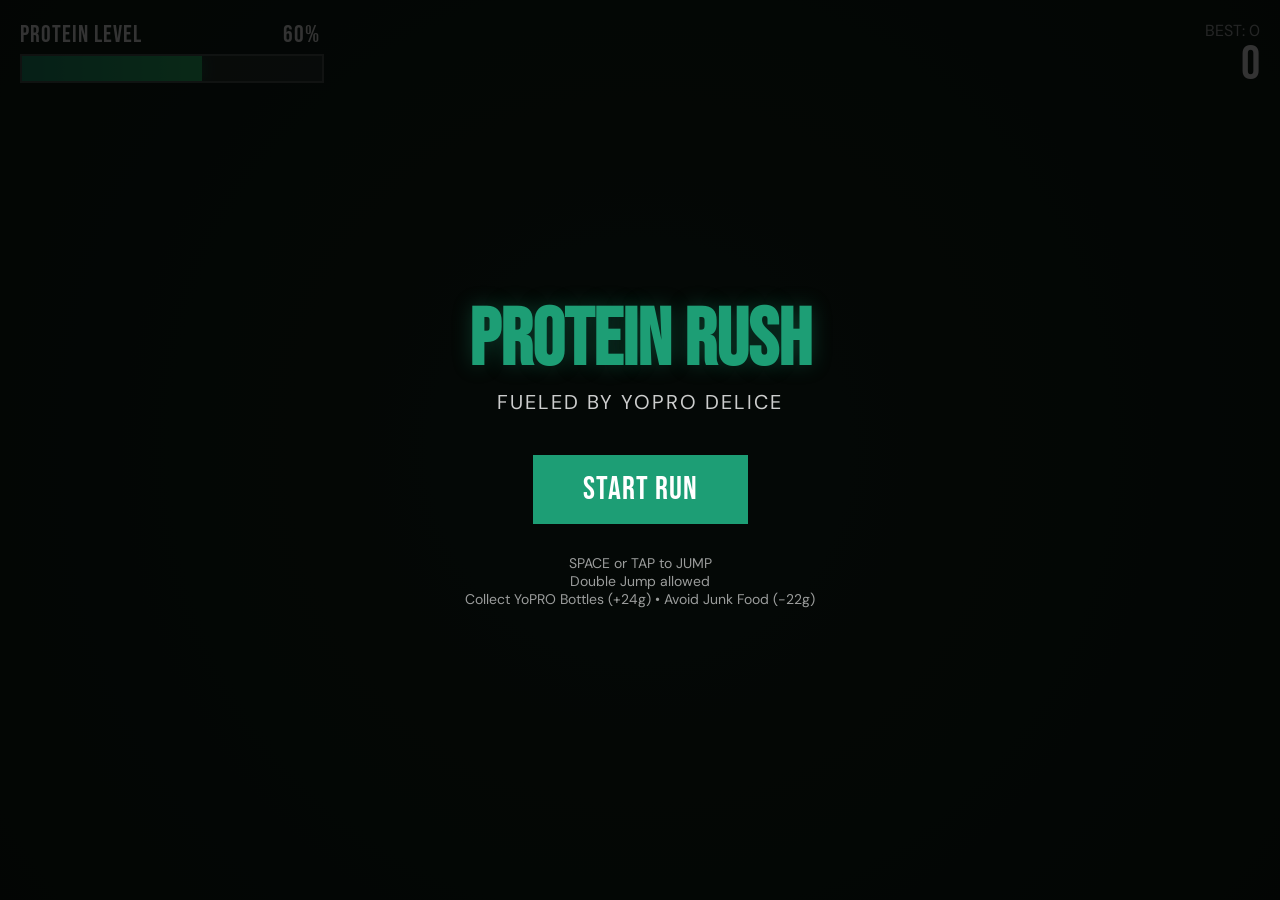
==== index.html @ 444bf4eb "updated the name to index.html" ====
<!DOCTYPE html>
<html lang="en">
<head>
    <meta charset="UTF-8">
    <meta name="viewport" content="width=device-width, initial-scale=1.0">
    <title>YoPRO Protein Rush</title>
    <link href="https://fonts.googleapis.com/css2?family=Bebas+Neue&family=DM+Sans:wght@400;700&display=swap" rel="stylesheet">
    <style>
        :root {
            --yopro-green: #1D9E75;
            --yopro-dark: #0D1B14;
            --yopro-amber: #EF9F27;
            --yopro-red: #E74C3C;
            --bg-color: #0D1B14;
        }

        body, html {
            margin: 0;
            padding: 0;
            width: 100%;
            height: 100%;
            overflow: hidden;
            background-color: var(--bg-color);
            font-family: 'DM Sans', sans-serif;
            color: white;
            user-select: none;
            touch-action: manipulation;
        }

        #game-container {
            position: relative;
            width: 100%;
            height: 100%;
            display: flex;
            justify-content: center;
            align-items: center;
        }

        canvas {
            display: block;
            background: radial-gradient(circle at center, #162a1f 0%, #0d1b14 100%);
            box-shadow: 0 0 50px rgba(0,0,0,0.5);
        }

        #ui-layer {
            position: absolute;
            top: 0;
            left: 0;
            width: 100%;
            height: 100%;
            pointer-events: none;
            display: flex;
            flex-direction: column;
            padding: 20px;
            box-sizing: border-box;
        }

        .hud-top {
            display: flex;
            justify-content: space-between;
            align-items: flex-start;
            width: 100%;
        }

        .protein-container {
            width: 300px;
        }

        .label {
            font-family: 'Bebas Neue', cursive;
            font-size: 24px;
            letter-spacing: 1px;
            margin-bottom: 5px;
            display: flex;
            justify-content: space-between;
        }

        .bar-bg {
            width: 100%;
            height: 25px;
            background: rgba(255,255,255,0.1);
            border: 2px solid rgba(255,255,255,0.2);
            position: relative;
            overflow: hidden;
        }

        #protein-bar {
            height: 100%;
            width: 60%;
            background: linear-gradient(90deg, var(--yopro-green), #2ecc71);
            transition: width 0.3s ease, background 0.3s ease;
            box-shadow: 0 0 15px rgba(29, 158, 117, 0.5);
        }

        .bar-warning {
            background: linear-gradient(90deg, var(--yopro-red), #ff7675) !important;
            box-shadow: 0 0 15px rgba(231, 76, 60, 0.5) !important;
        }

        .score-container {
            text-align: right;
        }

        .score-value {
            font-family: 'Bebas Neue', cursive;
            font-size: 48px;
            line-height: 1;
        }

        .best-score {
            font-size: 16px;
            opacity: 0.7;
            text-transform: uppercase;
        }

        #overlay {
            position: absolute;
            top: 0;
            left: 0;
            width: 100%;
            height: 100%;
            background: rgba(0,0,0,0.8);
            display: flex;
            flex-direction: column;
            justify-content: center;
            align-items: center;
            pointer-events: all;
            z-index: 100;
        }

        h1 {
            font-family: 'Bebas Neue', cursive;
            font-size: 80px;
            color: var(--yopro-green);
            margin: 0;
            text-shadow: 0 0 20px rgba(29, 158, 117, 0.3);
        }

        .subtitle {
            font-size: 20px;
            margin-bottom: 40px;
            opacity: 0.8;
            letter-spacing: 2px;
            text-transform: uppercase;
        }

        .btn {
            background: var(--yopro-green);
            color: white;
            font-family: 'Bebas Neue', cursive;
            font-size: 32px;
            padding: 15px 50px;
            border: none;
            cursor: pointer;
            transition: transform 0.2s, background 0.2s;
            letter-spacing: 1px;
        }

        .btn:hover {
            background: #25c08f;
            transform: scale(1.05);
        }

        .instructions {
            margin-top: 30px;
            font-size: 14px;
            opacity: 0.6;
            text-align: center;
        }

        #streak-popup {
            position: absolute;
            top: 50%;
            left: 50%;
            transform: translate(-50%, -50%);
            font-family: 'Bebas Neue', cursive;
            font-size: 60px;
            color: var(--yopro-amber);
            opacity: 0;
            pointer-events: none;
            transition: opacity 0.3s, transform 0.5s ease-out;
            text-shadow: 0 0 20px rgba(239, 159, 39, 0.5);
        }

        .show-streak {
            opacity: 1 !important;
            transform: translate(-50%, -80%) !important;
        }

        .hidden {
            display: none !important;
        }
    </style>
</head>
<body>
    <div id="game-container">
        <canvas id="gameCanvas"></canvas>
        <div id="ui-layer">
            <div class="hud-top">
                <div class="protein-container">
                    <div class="label">
                        <span>Protein Level</span>
                        <span id="protein-text">60%</span>
                    </div>
                    <div class="bar-bg">
                        <div id="protein-bar"></div>
                    </div>
                </div>
                <div class="score-container">
                    <div class="best-score">Best: <span id="best-val">0</span></div>
                    <div class="score-value" id="score-val">0</div>
                </div>
            </div>
            <div id="streak-popup">PROTEIN STREAK!</div>
        </div>

        <div id="overlay">
            <h1>PROTEIN RUSH</h1>
            <div class="subtitle">Fueled by YoPRO Delice</div>
            <button class="btn" id="start-btn">START RUN</button>
            <div class="instructions">
                SPACE or TAP to JUMP<br>
                Double Jump allowed<br>
                Collect YoPRO Bottles (+24g) • Avoid Junk Food (-22g)
            </div>
        </div>
    </div>

    <script>
        const canvas = document.getElementById('gameCanvas');
        const ctx = canvas.getContext('2d');
        const startBtn = document.getElementById('start-btn');
        const overlay = document.getElementById('overlay');
        const scoreVal = document.getElementById('score-val');
        const bestVal = document.getElementById('best-val');
        const proteinBar = document.getElementById('protein-bar');
        const proteinText = document.getElementById('protein-text');
        const streakPopup = document.getElementById('streak-popup');

        // Configuration
        const CONFIG = {
            gravity: 0.6,
            jumpForce: -12,
            baseSpeed: 5,
            speedIncrease: 0.0005,
            maxSpeed: 12,
            bottleValue: 24,
            damageValue: 22,
            drainRate: 0.05,
            flavors: [
                { name: 'Nature', color: '#3498db', band: '#00D2FF' }, // Electric Blue
                { name: 'Chocolat', color: '#795548', band: '#EF9F27' }, // Deep Brown / Gold
                { name: 'Café Caramel', color: '#5D4037', band: '#EF9F27' }, // Dark Brown / Amber Gold
                { name: 'Fraise Framboise', color: '#C0392B', band: '#FF4D6D' }, // Red / Pink
                { name: 'Vanille Biscuit', color: '#D4AF37', band: '#F5DEB3' } // Gold / Beige
            ],
            junkItems: ['🍔', '🍟', '🍕', '🥤']
        };

        let gameState = {
            running: false,
            score: 0,
            bestScore: localStorage.getItem('yopro_best_score') || 0,
            protein: 60,
            speed: CONFIG.baseSpeed,
            distance: 0,
            lastStreakScore: 0
        };

        bestVal.textContent = gameState.bestScore;

        // Assets
        const assets = {
            player: null,
            bottles: {},
            obstacles: []
        };

        class Player {
            constructor() {
                this.width = 60;
                this.height = 90;
                this.x = 100;
                this.y = canvas.height - 150;
                this.vy = 0;
                this.jumps = 0;
                this.rotation = 0;
                this.frame = 0;
                this.invincible = 0;
            }

            jump() {
                if (this.jumps < 2) {
                    this.vy = CONFIG.jumpForce;
                    this.jumps++;
                    createParticles(this.x + this.width/2, this.y + this.height, '#1D9E75', 10);
                }
            }

            update() {
                this.vy += CONFIG.gravity;
                this.y += this.vy;

                const ground = canvas.height - 100 - this.height;
                if (this.y > ground) {
                    this.y = ground;
                    this.vy = 0;
                    this.jumps = 0;
                }

                if (this.invincible > 0) this.invincible--;
                
                this.frame += gameState.speed * 0.1;
            }

            draw() {
                ctx.save();
                
                if (this.invincible > 0 && Math.floor(Date.now() / 50) % 2 === 0) {
                    ctx.globalAlpha = 0.3;
                }

                // Simplified Athlete Silhouette
                ctx.translate(this.x, this.y);
                
                // Shadow
                ctx.fillStyle = 'rgba(0,0,0,0.2)';
                ctx.beginPath();
                ctx.ellipse(this.width/2, this.height + 10, 30, 5, 0, 0, Math.PI * 2);
                ctx.fill();

                // Body (Jersey)
                ctx.fillStyle = '#1D9E75';
                ctx.fillRect(15, 20, 30, 40);
                
                // Head
                ctx.fillStyle = '#ffdbac';
                ctx.beginPath();
                ctx.arc(30, 10, 10, 0, Math.PI * 2);
                ctx.fill();

                // Brand Name on Jersey
                ctx.fillStyle = 'white';
                ctx.font = 'bold 8px Arial';
                ctx.textAlign = 'center';
                ctx.fillText('YoPRO', 30, 40);

                // Legs (Running animation)
                const legSwing = Math.sin(this.frame) * 20;
                ctx.strokeStyle = '#333';
                ctx.lineWidth = 6;
                ctx.lineCap = 'round';
                
                // Leg 1
                ctx.beginPath();
                ctx.moveTo(25, 60);
                ctx.lineTo(25 + legSwing, 85);
                ctx.stroke();
                
                // Leg 2
                ctx.beginPath();
                ctx.moveTo(35, 60);
                ctx.lineTo(35 - legSwing, 85);
                ctx.stroke();

                // Arms
                ctx.beginPath();
                ctx.moveTo(15, 30);
                ctx.lineTo(5 - legSwing/2, 50);
                ctx.stroke();

                ctx.restore();
            }
        }

        class Bottle {
            constructor() {
                this.flavor = CONFIG.flavors[Math.floor(Math.random() * CONFIG.flavors.length)];
                this.width = 30;
                this.height = 60;
                this.x = canvas.width + 100;
                this.y = Math.random() < 0.5 ? canvas.height - 160 : canvas.height - 250;
                this.collected = false;
            }

            update() {
                this.x -= gameState.speed;
            }

            draw() {
                ctx.save();
                ctx.translate(this.x, this.y);
                
                // Bottle Body
                ctx.fillStyle = '#111';
                ctx.beginPath();
                ctx.roundRect(0, 0, this.width, this.height, 5);
                ctx.fill();
                
                // Label/Band
                ctx.fillStyle = this.flavor.band;
                ctx.fillRect(0, 20, this.width, 20);
                
                // Cap
                ctx.fillStyle = '#333';
                ctx.fillRect(5, -5, 20, 8);

                // Text
                ctx.fillStyle = 'white';
                ctx.font = '6px Arial';
                ctx.textAlign = 'center';
                ctx.fillText('YoPRO', 15, 30);
                ctx.fillText('24g', 15, 38);

                ctx.restore();
            }
        }

        class Obstacle {
            constructor() {
                this.emoji = CONFIG.junkItems[Math.floor(Math.random() * CONFIG.junkItems.length)];
                this.width = 50;
                this.height = 50;
                this.x = canvas.width + 100;
                this.y = canvas.height - 150;
            }

            update() {
                this.x -= gameState.speed;
            }

            draw() {
                ctx.font = '40px Arial';
                ctx.textAlign = 'center';
                ctx.textBaseline = 'middle';
                ctx.fillText(this.emoji, this.x + this.width/2, this.y + this.height/2);
            }
        }

        class Particle {
            constructor(x, y, color) {
                this.x = x;
                this.y = y;
                this.color = color;
                this.size = Math.random() * 5 + 2;
                this.vx = (Math.random() - 0.5) * 10;
                this.vy = (Math.random() - 0.5) * 10;
                this.life = 1.0;
            }

            update() {
                this.x += this.vx;
                this.y += this.vy;
                this.life -= 0.02;
            }

            draw() {
                ctx.globalAlpha = this.life;
                ctx.fillStyle = this.color;
                ctx.beginPath();
                ctx.arc(this.x, this.y, this.size, 0, Math.PI * 2);
                ctx.fill();
                ctx.globalAlpha = 1;
            }
        }

        let player;
        let bottles = [];
        let obstacles = [];
        let particles = [];
        let stars = [];
        let spawnTimer = 0;

        function initStars() {
            stars = [];
            for (let i = 0; i < 100; i++) {
                stars.push({
                    x: Math.random() * canvas.width,
                    y: Math.random() * canvas.height * 0.7,
                    size: Math.random() * 2,
                    speed: Math.random() * 0.5 + 0.1
                });
            }
        }

        function createParticles(x, y, color, count) {
            for (let i = 0; i < count; i++) {
                particles.push(new Particle(x, y, color));
            }
        }

        function spawn() {
            spawnTimer++;
            const interval = Math.max(40, 100 - (gameState.score / 10));
            
            if (spawnTimer > interval) {
                if (Math.random() < 0.6) {
                    bottles.push(new Bottle());
                } else {
                    obstacles.push(new Obstacle());
                }
                spawnTimer = 0;
            }
        }

        function handleCollisions() {
            // Bottles
            bottles.forEach((bottle, index) => {
                if (!bottle.collected && 
                    player.x < bottle.x + bottle.width &&
                    player.x + player.width > bottle.x &&
                    player.y < bottle.y + bottle.height &&
                    player.y + player.height > bottle.y) {
                    
                    bottle.collected = true;
                    gameState.protein = Math.min(100, gameState.protein + CONFIG.bottleValue);
                    createParticles(bottle.x + bottle.width/2, bottle.y + bottle.height/2, '#1D9E75', 15);
                    bottles.splice(index, 1);
                }
            });

            // Obstacles
            obstacles.forEach((obs, index) => {
                if (player.invincible === 0 &&
                    player.x < obs.x + obs.width - 10 &&
                    player.x + player.width > obs.x + 10 &&
                    player.y < obs.y + obs.height - 10 &&
                    player.y + player.height > obs.y + 10) {
                    
                    gameState.protein -= CONFIG.damageValue;
                    player.invincible = 30;
                    createParticles(player.x + player.width/2, player.y + player.height/2, '#E74C3C', 20);
                    obstacles.splice(index, 1);
                }
            });
        }

        function updateHUD() {
            scoreVal.textContent = Math.floor(gameState.score);
            proteinBar.style.width = gameState.protein + '%';
            proteinText.textContent = Math.floor(gameState.protein) + '%';

            if (gameState.protein < 30) {
                proteinBar.classList.add('bar-warning');
            } else {
                proteinBar.classList.remove('bar-warning');
            }

            // Streak check
            if (Math.floor(gameState.score / 100) > gameState.lastStreakScore) {
                gameState.lastStreakScore = Math.floor(gameState.score / 100);
                showStreak();
            }
        }

        function showStreak() {
            streakPopup.classList.add('show-streak');
            setTimeout(() => {
                streakPopup.classList.remove('show-streak');
            }, 1000);
        }

        function drawBackground() {
            // Sky
            ctx.fillStyle = '#0D1B14';
            ctx.fillRect(0, 0, canvas.width, canvas.height);

            // Stars
            ctx.fillStyle = 'rgba(255,255,255,0.5)';
            stars.forEach(star => {
                ctx.beginPath();
                ctx.arc(star.x, star.y, star.size, 0, Math.PI * 2);
                ctx.fill();
                star.x -= star.speed * (gameState.speed / CONFIG.baseSpeed);
                if (star.x < 0) star.x = canvas.width;
            });

            // Ground
            ctx.fillStyle = '#1D9E75';
            ctx.fillRect(0, canvas.height - 100, canvas.width, 100);

            // Track lines
            ctx.strokeStyle = 'rgba(255,255,255,0.3)';
            ctx.setLineDash([40, 40]);
            ctx.lineDashOffset = gameState.distance;
            ctx.lineWidth = 4;
            ctx.beginPath();
            ctx.moveTo(0, canvas.height - 50);
            ctx.lineTo(canvas.width, canvas.height - 50);
            ctx.stroke();
            ctx.setLineDash([]);
            
            gameState.distance += gameState.speed;

            // Speed lines if fast
            if (gameState.speed > 8) {
                ctx.strokeStyle = 'rgba(255,255,255,0.1)';
                ctx.lineWidth = 1;
                for (let i = 0; i < 5; i++) {
                    const y = 200 + i * 100;
                    const len = Math.random() * 100 + 50;
                    const x = (Date.now() + i * 1000) % (canvas.width + len) - len;
                    ctx.beginPath();
                    ctx.moveTo(x, y);
                    ctx.lineTo(x + len, y);
                    ctx.stroke();
                }
            }
        }

        function gameLoop() {
            if (!gameState.running) return;

            ctx.clearRect(0, 0, canvas.width, canvas.height);

            gameState.score += 0.1;
            gameState.speed = Math.min(CONFIG.maxSpeed, CONFIG.baseSpeed + (gameState.score * CONFIG.speedIncrease));
            gameState.protein -= CONFIG.drainRate;

            if (gameState.protein <= 0) {
                gameOver();
                return;
            }

            drawBackground();
            
            spawn();
            handleCollisions();

            player.update();
            player.draw();

            bottles.forEach((b, i) => {
                b.update();
                b.draw();
                if (b.x < -100) bottles.splice(i, 1);
            });

            obstacles.forEach((o, i) => {
                o.update();
                o.draw();
                if (o.x < -100) obstacles.splice(i, 1);
            });

            particles.forEach((p, i) => {
                p.update();
                p.draw();
                if (p.life <= 0) particles.splice(i, 1);
            });

            updateHUD();
            requestAnimationFrame(gameLoop);
        }

        function resize() {
            canvas.width = window.innerWidth;
            canvas.height = window.innerHeight;
            if (player) {
                player.y = canvas.height - 150;
            }
            initStars();
        }

        function gameOver() {
            gameState.running = false;
            overlay.classList.remove('hidden');
            
            const finalScore = Math.floor(gameState.score);
            let message = 'GAME OVER';
            
            if (finalScore > gameState.bestScore) {
                gameState.bestScore = finalScore;
                localStorage.setItem('yopro_best_score', finalScore);
                message = 'NEW PERSONAL BEST!';
                bestVal.textContent = finalScore;
            }

            document.querySelector('h1').textContent = message;
            document.querySelector('.subtitle').textContent = 'Final Score: ' + finalScore;
            startBtn.textContent = 'RETRY';
        }

        function start() {
            gameState.running = true;
            gameState.score = 0;
            gameState.protein = 60;
            gameState.speed = CONFIG.baseSpeed;
            gameState.lastStreakScore = 0;
            bottles = [];
            obstacles = [];
            particles = [];
            player = new Player();
            overlay.classList.add('hidden');
            gameLoop();
        }

        window.addEventListener('resize', resize);
        window.addEventListener('keydown', (e) => {
            if (e.code === 'Space' || e.code === 'ArrowUp') {
                if (gameState.running) player.jump();
                else start();
            }
        });

        canvas.addEventListener('touchstart', (e) => {
            e.preventDefault();
            if (gameState.running) player.jump();
        });

        startBtn.addEventListener('click', start);

        resize();
    </script>
</body>
</html>
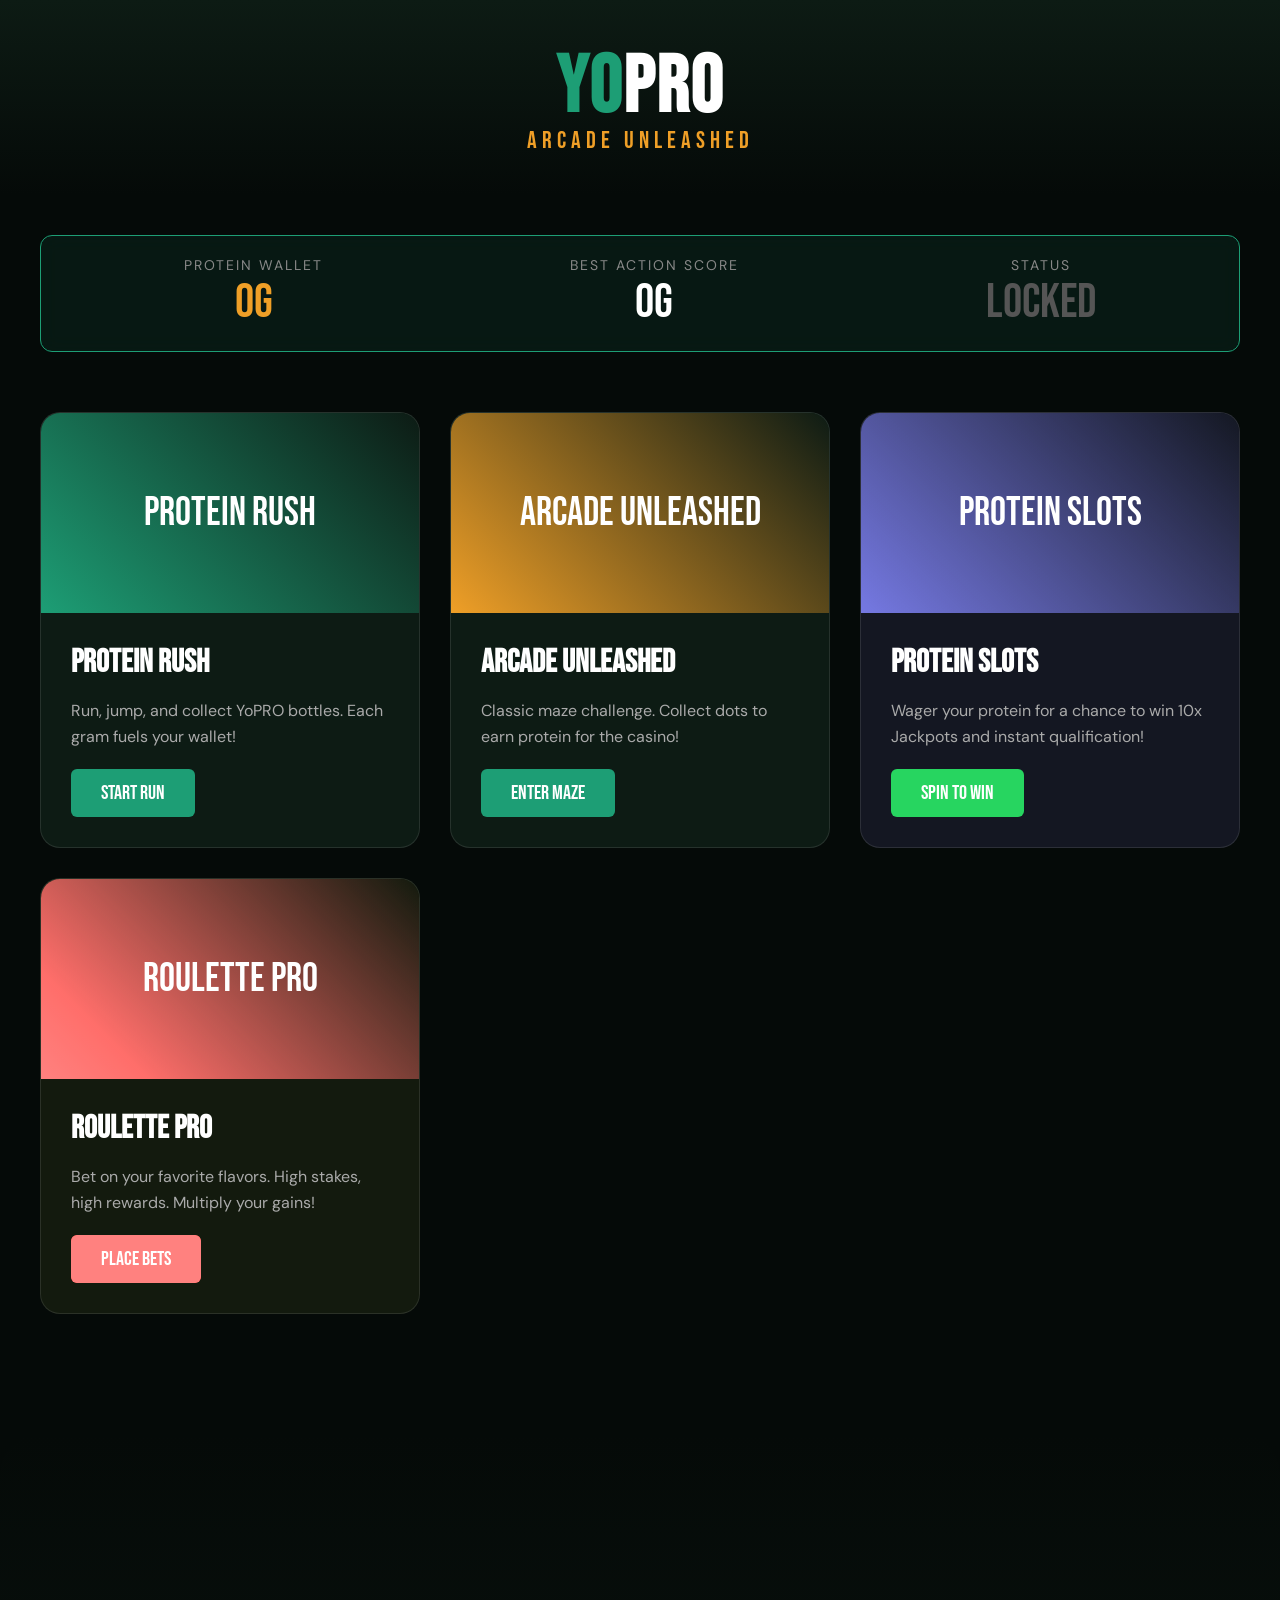
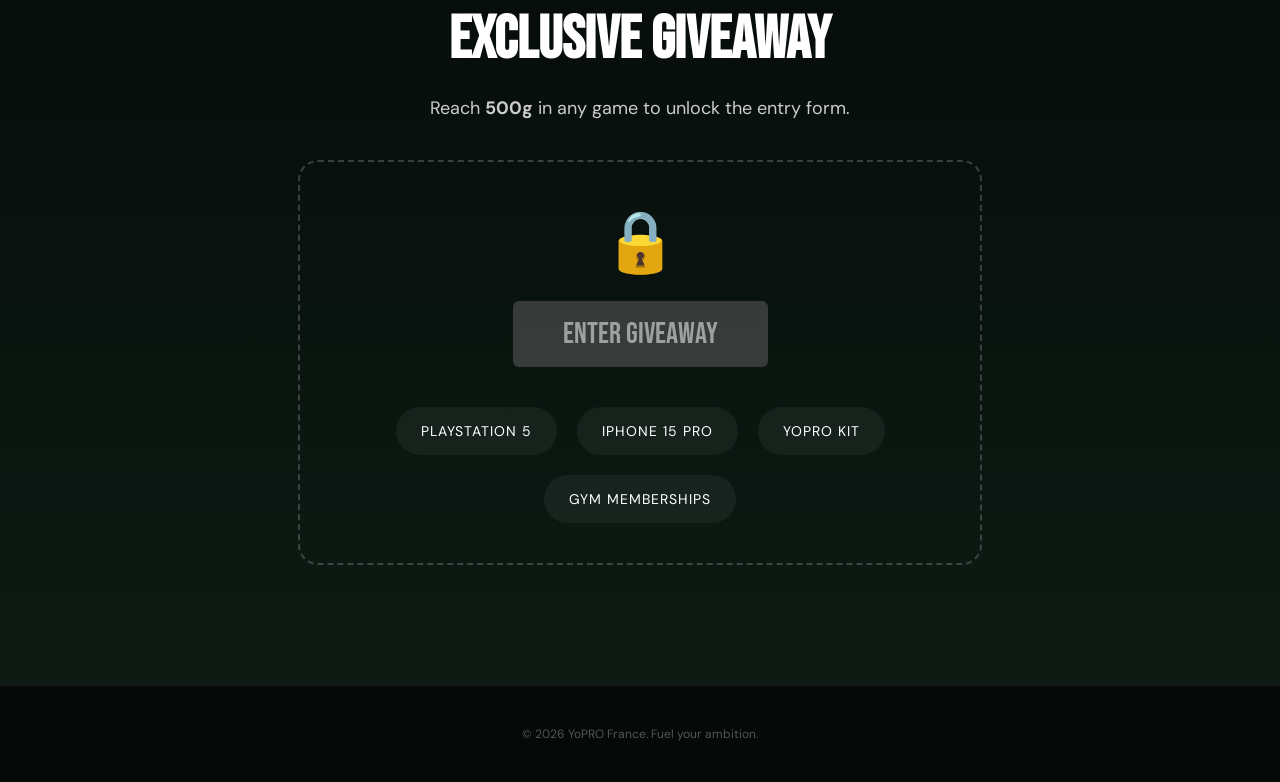
==== commit 6de6ca1f: "first commit" ====
--- a/index.html
+++ b/index.html
@@ -3,713 +3,349 @@
 <head>
     <meta charset="UTF-8">
     <meta name="viewport" content="width=device-width, initial-scale=1.0">
-    <title>YoPRO Protein Rush</title>
+    <title>YoPRO Arcade | Rewards Hub</title>
     <link href="https://fonts.googleapis.com/css2?family=Bebas+Neue&family=DM+Sans:wght@400;700&display=swap" rel="stylesheet">
     <style>
         :root {
             --yopro-green: #1D9E75;
             --yopro-dark: #0D1B14;
+            --yopro-black: #050a08;
             --yopro-amber: #EF9F27;
-            --yopro-red: #E74C3C;
-            --bg-color: #0D1B14;
-        }
-
-        body, html {
+            --white: #ffffff;
+        }
+
+        body {
             margin: 0;
-            padding: 0;
-            width: 100%;
-            height: 100%;
-            overflow: hidden;
-            background-color: var(--bg-color);
             font-family: 'DM Sans', sans-serif;
-            color: white;
-            user-select: none;
-            touch-action: manipulation;
-        }
-
-        #game-container {
-            position: relative;
-            width: 100%;
-            height: 100%;
-            display: flex;
-            justify-content: center;
-            align-items: center;
-        }
-
-        canvas {
-            display: block;
-            background: radial-gradient(circle at center, #162a1f 0%, #0d1b14 100%);
-            box-shadow: 0 0 50px rgba(0,0,0,0.5);
-        }
-
-        #ui-layer {
-            position: absolute;
-            top: 0;
-            left: 0;
-            width: 100%;
-            height: 100%;
-            pointer-events: none;
-            display: flex;
-            flex-direction: column;
-            padding: 20px;
-            box-sizing: border-box;
-        }
-
-        .hud-top {
-            display: flex;
-            justify-content: space-between;
-            align-items: flex-start;
-            width: 100%;
-        }
-
-        .protein-container {
-            width: 300px;
-        }
-
-        .label {
-            font-family: 'Bebas Neue', cursive;
-            font-size: 24px;
-            letter-spacing: 1px;
-            margin-bottom: 5px;
-            display: flex;
-            justify-content: space-between;
-        }
-
-        .bar-bg {
-            width: 100%;
-            height: 25px;
-            background: rgba(255,255,255,0.1);
-            border: 2px solid rgba(255,255,255,0.2);
-            position: relative;
-            overflow: hidden;
-        }
-
-        #protein-bar {
-            height: 100%;
-            width: 60%;
-            background: linear-gradient(90deg, var(--yopro-green), #2ecc71);
-            transition: width 0.3s ease, background 0.3s ease;
-            box-shadow: 0 0 15px rgba(29, 158, 117, 0.5);
-        }
-
-        .bar-warning {
-            background: linear-gradient(90deg, var(--yopro-red), #ff7675) !important;
-            box-shadow: 0 0 15px rgba(231, 76, 60, 0.5) !important;
-        }
-
-        .score-container {
-            text-align: right;
-        }
-
-        .score-value {
-            font-family: 'Bebas Neue', cursive;
-            font-size: 48px;
-            line-height: 1;
-        }
-
-        .best-score {
-            font-size: 16px;
-            opacity: 0.7;
-            text-transform: uppercase;
-        }
-
-        #overlay {
-            position: absolute;
-            top: 0;
-            left: 0;
-            width: 100%;
-            height: 100%;
-            background: rgba(0,0,0,0.8);
-            display: flex;
-            flex-direction: column;
-            justify-content: center;
-            align-items: center;
-            pointer-events: all;
-            z-index: 100;
-        }
-
-        h1 {
+            background-color: var(--yopro-black);
+            color: var(--white);
+            overflow-x: hidden;
+        }
+
+        header {
+            padding: 40px 20px;
+            text-align: center;
+            background: linear-gradient(to bottom, var(--yopro-dark), var(--yopro-black));
+        }
+
+        .logo {
             font-family: 'Bebas Neue', cursive;
             font-size: 80px;
             color: var(--yopro-green);
             margin: 0;
-            text-shadow: 0 0 20px rgba(29, 158, 117, 0.3);
+            letter-spacing: 2px;
+        }
+
+        .logo span {
+            color: var(--white);
         }
 
         .subtitle {
-            font-size: 20px;
-            margin-bottom: 40px;
-            opacity: 0.8;
+            font-family: 'Bebas Neue', cursive;
+            font-size: 24px;
+            color: var(--yopro-amber);
+            letter-spacing: 5px;
+            margin-top: -10px;
+        }
+
+        .container {
+            max-width: 1200px;
+            margin: 0 auto;
+            padding: 40px 20px;
+        }
+
+        .stats-bar {
+            display: flex;
+            justify-content: space-around;
+            background: rgba(29, 158, 117, 0.1);
+            border: 1px solid var(--yopro-green);
+            border-radius: 12px;
+            padding: 20px;
+            margin-bottom: 60px;
+            backdrop-filter: blur(10px);
+        }
+
+        .stat-item {
+            text-align: center;
+        }
+
+        .stat-label {
+            font-size: 14px;
+            text-transform: uppercase;
             letter-spacing: 2px;
-            text-transform: uppercase;
+            color: #888;
+        }
+
+        .stat-value {
+            font-family: 'Bebas Neue', cursive;
+            font-size: 48px;
+            color: var(--white);
+        }
+
+        .game-grid {
+            display: grid;
+            grid-template-columns: repeat(auto-fit, minmax(350px, 1fr));
+            gap: 30px;
+            margin-bottom: 80px;
+        }
+
+        .game-card {
+            background: var(--yopro-dark);
+            border-radius: 20px;
+            overflow: hidden;
+            border: 1px solid rgba(255,255,255,0.1);
+            transition: transform 0.3s, border-color 0.3s;
+            cursor: pointer;
+            text-decoration: none;
+            color: inherit;
+        }
+
+        .game-card:hover {
+            transform: translateY(-10px);
+            border-color: var(--yopro-green);
+        }
+
+        .game-img {
+            width: 100%;
+            height: 200px;
+            background: #111;
+            display: flex;
+            align-items: center;
+            justify-content: center;
+            font-family: 'Bebas Neue', cursive;
+            font-size: 40px;
+            color: rgba(255,255,255,0.2);
+            position: relative;
+        }
+
+        .game-card.rush .game-img { background: linear-gradient(45deg, #1D9E75, #0D1B14); color: white; }
+        .game-card.arcade .game-img { background: linear-gradient(45deg, #EF9F27, #0D1B14); color: white; }
+
+        .game-info {
+            padding: 30px;
+        }
+
+        .game-title {
+            font-family: 'Bebas Neue', cursive;
+            font-size: 32px;
+            margin: 0 0 10px 0;
+        }
+
+        .game-desc {
+            font-size: 16px;
+            color: #aaa;
+            line-height: 1.6;
+            margin-bottom: 20px;
         }
 
         .btn {
+            display: inline-block;
             background: var(--yopro-green);
             color: white;
-            font-family: 'Bebas Neue', cursive;
-            font-size: 32px;
-            padding: 15px 50px;
-            border: none;
-            cursor: pointer;
-            transition: transform 0.2s, background 0.2s;
-            letter-spacing: 1px;
+            padding: 12px 30px;
+            border-radius: 6px;
+            font-family: 'Bebas Neue', cursive;
+            font-size: 20px;
+            text-decoration: none;
+            transition: background 0.3s;
         }
 
         .btn:hover {
             background: #25c08f;
-            transform: scale(1.05);
-        }
-
-        .instructions {
-            margin-top: 30px;
+        }
+
+        .rewards-section {
+            text-align: center;
+            background: linear-gradient(to top, var(--yopro-dark), var(--yopro-black));
+            padding: 80px 20px;
+            border-radius: 40px 40px 0 0;
+        }
+
+        .rewards-title {
+            font-family: 'Bebas Neue', cursive;
+            font-size: 60px;
+            margin-bottom: 20px;
+        }
+
+        .rewards-status {
+            font-size: 18px;
+            margin-bottom: 40px;
+            color: #ccc;
+        }
+
+        .giveaway-box {
+            max-width: 600px;
+            margin: 0 auto;
+            padding: 40px;
+            border: 2px dashed rgba(255,255,255,0.2);
+            border-radius: 20px;
+            transition: all 0.5s;
+        }
+
+        .giveaway-box.unlocked {
+            border-style: solid;
+            border-color: var(--yopro-amber);
+            background: rgba(239, 159, 39, 0.05);
+            box-shadow: 0 0 30px rgba(239, 159, 39, 0.2);
+        }
+
+        .lock-icon {
+            font-size: 60px;
+            margin-bottom: 20px;
+            display: block;
+        }
+
+        .btn-rewards {
+            background: #555;
+            cursor: not-allowed;
+            pointer-events: none;
+            opacity: 0.6;
+            font-size: 30px;
+            padding: 15px 50px;
+        }
+
+        .unlocked .btn-rewards {
+            background: var(--yopro-amber);
+            cursor: pointer;
+            pointer-events: auto;
+            opacity: 1;
+            box-shadow: 0 10px 20px rgba(0,0,0,0.3);
+        }
+
+        .unlocked .lock-icon {
+            display: none;
+        }
+
+        .prize-list {
+            display: flex;
+            justify-content: center;
+            gap: 20px;
+            margin-top: 40px;
+            flex-wrap: wrap;
+        }
+
+        .prize-item {
+            background: rgba(255,255,255,0.05);
+            padding: 15px 25px;
+            border-radius: 30px;
             font-size: 14px;
-            opacity: 0.6;
+            text-transform: uppercase;
+            letter-spacing: 1px;
+        }
+
+        footer {
             text-align: center;
-        }
-
-        #streak-popup {
-            position: absolute;
-            top: 50%;
-            left: 50%;
-            transform: translate(-50%, -50%);
-            font-family: 'Bebas Neue', cursive;
-            font-size: 60px;
-            color: var(--yopro-amber);
-            opacity: 0;
-            pointer-events: none;
-            transition: opacity 0.3s, transform 0.5s ease-out;
-            text-shadow: 0 0 20px rgba(239, 159, 39, 0.5);
-        }
-
-        .show-streak {
-            opacity: 1 !important;
-            transform: translate(-50%, -80%) !important;
-        }
-
-        .hidden {
-            display: none !important;
+            padding: 40px;
+            font-size: 12px;
+            color: #555;
+            border-top: 1px solid rgba(255,255,255,0.05);
         }
     </style>
 </head>
 <body>
-    <div id="game-container">
-        <canvas id="gameCanvas"></canvas>
-        <div id="ui-layer">
-            <div class="hud-top">
-                <div class="protein-container">
-                    <div class="label">
-                        <span>Protein Level</span>
-                        <span id="protein-text">60%</span>
-                    </div>
-                    <div class="bar-bg">
-                        <div id="protein-bar"></div>
-                    </div>
-                </div>
-                <div class="score-container">
-                    <div class="best-score">Best: <span id="best-val">0</span></div>
-                    <div class="score-value" id="score-val">0</div>
-                </div>
+
+    <header>
+        <h1 class="logo">YO<span>PRO</span></h1>
+        <div class="subtitle">ARCADE UNLEASHED</div>
+    </header>
+
+    <div class="container">
+        <div class="stats-bar">
+            <div class="stat-item">
+                <div class="stat-label">Protein Wallet</div>
+                <div class="stat-value" id="wallet-balance" style="color: var(--yopro-amber);">0g</div>
             </div>
-            <div id="streak-popup">PROTEIN STREAK!</div>
-        </div>
-
-        <div id="overlay">
-            <h1>PROTEIN RUSH</h1>
-            <div class="subtitle">Fueled by YoPRO Delice</div>
-            <button class="btn" id="start-btn">START RUN</button>
-            <div class="instructions">
-                SPACE or TAP to JUMP<br>
-                Double Jump allowed<br>
-                Collect YoPRO Bottles (+24g) • Avoid Junk Food (-22g)
+            <div class="stat-item">
+                <div class="stat-label">Best Action Score</div>
+                <div class="stat-value" id="action-score">0g</div>
+            </div>
+            <div class="stat-item">
+                <div class="stat-label">Status</div>
+                <div class="stat-value" id="status-text" style="color: #555;">Locked</div>
             </div>
         </div>
+
+        <div class="game-grid">
+            <a href="Protein_Runner.html" class="game-card rush">
+                <div class="game-img">PROTEIN RUSH</div>
+                <div class="game-info">
+                    <h3 class="game-title">PROTEIN RUSH</h3>
+                    <p class="game-desc">Run, jump, and collect YoPRO bottles. Each gram fuels your wallet!</p>
+                    <span class="btn">START RUN</span>
+                </div>
+            </a>
+
+            <a href="yopro_arcade/index.html" class="game-card arcade">
+                <div class="game-img">ARCADE UNLEASHED</div>
+                <div class="game-info">
+                    <h3 class="game-title">ARCADE UNLEASHED</h3>
+                    <p class="game-desc">Classic maze challenge. Collect dots to earn protein for the casino!</p>
+                    <span class="btn">ENTER MAZE</span>
+                </div>
+            </a>
+
+            <a href="Slot_Machine.html" class="game-card rush" style="filter: hue-rotate(90deg);">
+                <div class="game-img">PROTEIN SLOTS</div>
+                <div class="game-info">
+                    <h3 class="game-title">PROTEIN SLOTS</h3>
+                    <p class="game-desc">Wager your protein for a chance to win 10x Jackpots and instant qualification!</p>
+                    <span class="btn" style="background: var(--yopro-amber);">SPIN TO WIN</span>
+                </div>
+            </a>
+
+            <a href="Roulette.html" class="game-card arcade" style="filter: hue-rotate(-45deg);">
+                <div class="game-img">ROULETTE PRO</div>
+                <div class="game-info">
+                    <h3 class="game-title">ROULETTE PRO</h3>
+                    <p class="game-desc">Bet on your favorite flavors. High stakes, high rewards. Multiply your gains!</p>
+                    <span class="btn" style="background: var(--yopro-amber);">PLACE BETS</span>
+                </div>
+            </a>
+        </div>
     </div>
 
+    <section class="rewards-section">
+        <div class="container">
+            <h2 class="rewards-title">EXCLUSIVE GIVEAWAY</h2>
+            <p class="rewards-status">Reach <b>500g</b> in any game to unlock the entry form.</p>
+            
+            <div id="giveaway-box" class="giveaway-box">
+                <span class="lock-icon">🔒</span>
+                <a href="giveaway.html" id="giveaway-btn" class="btn btn-rewards">ENTER GIVEAWAY</a>
+                
+                <div class="prize-list">
+                    <div class="prize-item">PlayStation 5</div>
+                    <div class="prize-item">iPhone 15 Pro</div>
+                    <div class="prize-item">YoPRO Kit</div>
+                    <div class="prize-item">Gym Memberships</div>
+                </div>
+            </div>
+        </div>
+    </section>
+
+    <footer>
+        &copy; 2026 YoPRO France. Fuel your ambition.
+    </footer>
+
+    <script src="js/yopro-api.js"></script>
     <script>
-        const canvas = document.getElementById('gameCanvas');
-        const ctx = canvas.getContext('2d');
-        const startBtn = document.getElementById('start-btn');
-        const overlay = document.getElementById('overlay');
-        const scoreVal = document.getElementById('score-val');
-        const bestVal = document.getElementById('best-val');
-        const proteinBar = document.getElementById('protein-bar');
-        const proteinText = document.getElementById('protein-text');
-        const streakPopup = document.getElementById('streak-popup');
-
-        // Configuration
-        const CONFIG = {
-            gravity: 0.6,
-            jumpForce: -12,
-            baseSpeed: 5,
-            speedIncrease: 0.0005,
-            maxSpeed: 12,
-            bottleValue: 24,
-            damageValue: 22,
-            drainRate: 0.05,
-            flavors: [
-                { name: 'Nature', color: '#3498db', band: '#00D2FF' }, // Electric Blue
-                { name: 'Chocolat', color: '#795548', band: '#EF9F27' }, // Deep Brown / Gold
-                { name: 'Café Caramel', color: '#5D4037', band: '#EF9F27' }, // Dark Brown / Amber Gold
-                { name: 'Fraise Framboise', color: '#C0392B', band: '#FF4D6D' }, // Red / Pink
-                { name: 'Vanille Biscuit', color: '#D4AF37', band: '#F5DEB3' } // Gold / Beige
-            ],
-            junkItems: ['🍔', '🍟', '🍕', '🥤']
-        };
-
-        let gameState = {
-            running: false,
-            score: 0,
-            bestScore: localStorage.getItem('yopro_best_score') || 0,
-            protein: 60,
-            speed: CONFIG.baseSpeed,
-            distance: 0,
-            lastStreakScore: 0
-        };
-
-        bestVal.textContent = gameState.bestScore;
-
-        // Assets
-        const assets = {
-            player: null,
-            bottles: {},
-            obstacles: []
-        };
-
-        class Player {
-            constructor() {
-                this.width = 60;
-                this.height = 90;
-                this.x = 100;
-                this.y = canvas.height - 150;
-                this.vy = 0;
-                this.jumps = 0;
-                this.rotation = 0;
-                this.frame = 0;
-                this.invincible = 0;
+        function updateHub() {
+            const scores = YoPRO.getScores();
+            const balance = YoPRO.getBalance();
+            
+            document.getElementById('wallet-balance').textContent = balance + 'g';
+            
+            const bestAction = Math.max(scores.rush, scores.arcade);
+            document.getElementById('action-score').textContent = bestAction + 'g';
+
+            if (YoPRO.isQualified()) {
+                document.getElementById('giveaway-box').classList.add('unlocked');
+                document.getElementById('status-text').textContent = 'QUALIFIED';
+                document.getElementById('status-text').style.color = 'var(--yopro-green)';
             }
-
-            jump() {
-                if (this.jumps < 2) {
-                    this.vy = CONFIG.jumpForce;
-                    this.jumps++;
-                    createParticles(this.x + this.width/2, this.y + this.height, '#1D9E75', 10);
-                }
-            }
-
-            update() {
-                this.vy += CONFIG.gravity;
-                this.y += this.vy;
-
-                const ground = canvas.height - 100 - this.height;
-                if (this.y > ground) {
-                    this.y = ground;
-                    this.vy = 0;
-                    this.jumps = 0;
-                }
-
-                if (this.invincible > 0) this.invincible--;
-                
-                this.frame += gameState.speed * 0.1;
-            }
-
-            draw() {
-                ctx.save();
-                
-                if (this.invincible > 0 && Math.floor(Date.now() / 50) % 2 === 0) {
-                    ctx.globalAlpha = 0.3;
-                }
-
-                // Simplified Athlete Silhouette
-                ctx.translate(this.x, this.y);
-                
-                // Shadow
-                ctx.fillStyle = 'rgba(0,0,0,0.2)';
-                ctx.beginPath();
-                ctx.ellipse(this.width/2, this.height + 10, 30, 5, 0, 0, Math.PI * 2);
-                ctx.fill();
-
-                // Body (Jersey)
-                ctx.fillStyle = '#1D9E75';
-                ctx.fillRect(15, 20, 30, 40);
-                
-                // Head
-                ctx.fillStyle = '#ffdbac';
-                ctx.beginPath();
-                ctx.arc(30, 10, 10, 0, Math.PI * 2);
-                ctx.fill();
-
-                // Brand Name on Jersey
-                ctx.fillStyle = 'white';
-                ctx.font = 'bold 8px Arial';
-                ctx.textAlign = 'center';
-                ctx.fillText('YoPRO', 30, 40);
-
-                // Legs (Running animation)
-                const legSwing = Math.sin(this.frame) * 20;
-                ctx.strokeStyle = '#333';
-                ctx.lineWidth = 6;
-                ctx.lineCap = 'round';
-                
-                // Leg 1
-                ctx.beginPath();
-                ctx.moveTo(25, 60);
-                ctx.lineTo(25 + legSwing, 85);
-                ctx.stroke();
-                
-                // Leg 2
-                ctx.beginPath();
-                ctx.moveTo(35, 60);
-                ctx.lineTo(35 - legSwing, 85);
-                ctx.stroke();
-
-                // Arms
-                ctx.beginPath();
-                ctx.moveTo(15, 30);
-                ctx.lineTo(5 - legSwing/2, 50);
-                ctx.stroke();
-
-                ctx.restore();
-            }
-        }
-
-        class Bottle {
-            constructor() {
-                this.flavor = CONFIG.flavors[Math.floor(Math.random() * CONFIG.flavors.length)];
-                this.width = 30;
-                this.height = 60;
-                this.x = canvas.width + 100;
-                this.y = Math.random() < 0.5 ? canvas.height - 160 : canvas.height - 250;
-                this.collected = false;
-            }
-
-            update() {
-                this.x -= gameState.speed;
-            }
-
-            draw() {
-                ctx.save();
-                ctx.translate(this.x, this.y);
-                
-                // Bottle Body
-                ctx.fillStyle = '#111';
-                ctx.beginPath();
-                ctx.roundRect(0, 0, this.width, this.height, 5);
-                ctx.fill();
-                
-                // Label/Band
-                ctx.fillStyle = this.flavor.band;
-                ctx.fillRect(0, 20, this.width, 20);
-                
-                // Cap
-                ctx.fillStyle = '#333';
-                ctx.fillRect(5, -5, 20, 8);
-
-                // Text
-                ctx.fillStyle = 'white';
-                ctx.font = '6px Arial';
-                ctx.textAlign = 'center';
-                ctx.fillText('YoPRO', 15, 30);
-                ctx.fillText('24g', 15, 38);
-
-                ctx.restore();
-            }
-        }
-
-        class Obstacle {
-            constructor() {
-                this.emoji = CONFIG.junkItems[Math.floor(Math.random() * CONFIG.junkItems.length)];
-                this.width = 50;
-                this.height = 50;
-                this.x = canvas.width + 100;
-                this.y = canvas.height - 150;
-            }
-
-            update() {
-                this.x -= gameState.speed;
-            }
-
-            draw() {
-                ctx.font = '40px Arial';
-                ctx.textAlign = 'center';
-                ctx.textBaseline = 'middle';
-                ctx.fillText(this.emoji, this.x + this.width/2, this.y + this.height/2);
-            }
-        }
-
-        class Particle {
-            constructor(x, y, color) {
-                this.x = x;
-                this.y = y;
-                this.color = color;
-                this.size = Math.random() * 5 + 2;
-                this.vx = (Math.random() - 0.5) * 10;
-                this.vy = (Math.random() - 0.5) * 10;
-                this.life = 1.0;
-            }
-
-            update() {
-                this.x += this.vx;
-                this.y += this.vy;
-                this.life -= 0.02;
-            }
-
-            draw() {
-                ctx.globalAlpha = this.life;
-                ctx.fillStyle = this.color;
-                ctx.beginPath();
-                ctx.arc(this.x, this.y, this.size, 0, Math.PI * 2);
-                ctx.fill();
-                ctx.globalAlpha = 1;
-            }
-        }
-
-        let player;
-        let bottles = [];
-        let obstacles = [];
-        let particles = [];
-        let stars = [];
-        let spawnTimer = 0;
-
-        function initStars() {
-            stars = [];
-            for (let i = 0; i < 100; i++) {
-                stars.push({
-                    x: Math.random() * canvas.width,
-                    y: Math.random() * canvas.height * 0.7,
-                    size: Math.random() * 2,
-                    speed: Math.random() * 0.5 + 0.1
-                });
-            }
-        }
-
-        function createParticles(x, y, color, count) {
-            for (let i = 0; i < count; i++) {
-                particles.push(new Particle(x, y, color));
-            }
-        }
-
-        function spawn() {
-            spawnTimer++;
-            const interval = Math.max(40, 100 - (gameState.score / 10));
-            
-            if (spawnTimer > interval) {
-                if (Math.random() < 0.6) {
-                    bottles.push(new Bottle());
-                } else {
-                    obstacles.push(new Obstacle());
-                }
-                spawnTimer = 0;
-            }
-        }
-
-        function handleCollisions() {
-            // Bottles
-            bottles.forEach((bottle, index) => {
-                if (!bottle.collected && 
-                    player.x < bottle.x + bottle.width &&
-                    player.x + player.width > bottle.x &&
-                    player.y < bottle.y + bottle.height &&
-                    player.y + player.height > bottle.y) {
-                    
-                    bottle.collected = true;
-                    gameState.protein = Math.min(100, gameState.protein + CONFIG.bottleValue);
-                    createParticles(bottle.x + bottle.width/2, bottle.y + bottle.height/2, '#1D9E75', 15);
-                    bottles.splice(index, 1);
-                }
-            });
-
-            // Obstacles
-            obstacles.forEach((obs, index) => {
-                if (player.invincible === 0 &&
-                    player.x < obs.x + obs.width - 10 &&
-                    player.x + player.width > obs.x + 10 &&
-                    player.y < obs.y + obs.height - 10 &&
-                    player.y + player.height > obs.y + 10) {
-                    
-                    gameState.protein -= CONFIG.damageValue;
-                    player.invincible = 30;
-                    createParticles(player.x + player.width/2, player.y + player.height/2, '#E74C3C', 20);
-                    obstacles.splice(index, 1);
-                }
-            });
-        }
-
-        function updateHUD() {
-            scoreVal.textContent = Math.floor(gameState.score);
-            proteinBar.style.width = gameState.protein + '%';
-            proteinText.textContent = Math.floor(gameState.protein) + '%';
-
-            if (gameState.protein < 30) {
-                proteinBar.classList.add('bar-warning');
-            } else {
-                proteinBar.classList.remove('bar-warning');
-            }
-
-            // Streak check
-            if (Math.floor(gameState.score / 100) > gameState.lastStreakScore) {
-                gameState.lastStreakScore = Math.floor(gameState.score / 100);
-                showStreak();
-            }
-        }
-
-        function showStreak() {
-            streakPopup.classList.add('show-streak');
-            setTimeout(() => {
-                streakPopup.classList.remove('show-streak');
-            }, 1000);
-        }
-
-        function drawBackground() {
-            // Sky
-            ctx.fillStyle = '#0D1B14';
-            ctx.fillRect(0, 0, canvas.width, canvas.height);
-
-            // Stars
-            ctx.fillStyle = 'rgba(255,255,255,0.5)';
-            stars.forEach(star => {
-                ctx.beginPath();
-                ctx.arc(star.x, star.y, star.size, 0, Math.PI * 2);
-                ctx.fill();
-                star.x -= star.speed * (gameState.speed / CONFIG.baseSpeed);
-                if (star.x < 0) star.x = canvas.width;
-            });
-
-            // Ground
-            ctx.fillStyle = '#1D9E75';
-            ctx.fillRect(0, canvas.height - 100, canvas.width, 100);
-
-            // Track lines
-            ctx.strokeStyle = 'rgba(255,255,255,0.3)';
-            ctx.setLineDash([40, 40]);
-            ctx.lineDashOffset = gameState.distance;
-            ctx.lineWidth = 4;
-            ctx.beginPath();
-            ctx.moveTo(0, canvas.height - 50);
-            ctx.lineTo(canvas.width, canvas.height - 50);
-            ctx.stroke();
-            ctx.setLineDash([]);
-            
-            gameState.distance += gameState.speed;
-
-            // Speed lines if fast
-            if (gameState.speed > 8) {
-                ctx.strokeStyle = 'rgba(255,255,255,0.1)';
-                ctx.lineWidth = 1;
-                for (let i = 0; i < 5; i++) {
-                    const y = 200 + i * 100;
-                    const len = Math.random() * 100 + 50;
-                    const x = (Date.now() + i * 1000) % (canvas.width + len) - len;
-                    ctx.beginPath();
-                    ctx.moveTo(x, y);
-                    ctx.lineTo(x + len, y);
-                    ctx.stroke();
-                }
-            }
-        }
-
-        function gameLoop() {
-            if (!gameState.running) return;
-
-            ctx.clearRect(0, 0, canvas.width, canvas.height);
-
-            gameState.score += 0.1;
-            gameState.speed = Math.min(CONFIG.maxSpeed, CONFIG.baseSpeed + (gameState.score * CONFIG.speedIncrease));
-            gameState.protein -= CONFIG.drainRate;
-
-            if (gameState.protein <= 0) {
-                gameOver();
-                return;
-            }
-
-            drawBackground();
-            
-            spawn();
-            handleCollisions();
-
-            player.update();
-            player.draw();
-
-            bottles.forEach((b, i) => {
-                b.update();
-                b.draw();
-                if (b.x < -100) bottles.splice(i, 1);
-            });
-
-            obstacles.forEach((o, i) => {
-                o.update();
-                o.draw();
-                if (o.x < -100) obstacles.splice(i, 1);
-            });
-
-            particles.forEach((p, i) => {
-                p.update();
-                p.draw();
-                if (p.life <= 0) particles.splice(i, 1);
-            });
-
-            updateHUD();
-            requestAnimationFrame(gameLoop);
-        }
-
-        function resize() {
-            canvas.width = window.innerWidth;
-            canvas.height = window.innerHeight;
-            if (player) {
-                player.y = canvas.height - 150;
-            }
-            initStars();
-        }
-
-        function gameOver() {
-            gameState.running = false;
-            overlay.classList.remove('hidden');
-            
-            const finalScore = Math.floor(gameState.score);
-            let message = 'GAME OVER';
-            
-            if (finalScore > gameState.bestScore) {
-                gameState.bestScore = finalScore;
-                localStorage.setItem('yopro_best_score', finalScore);
-                message = 'NEW PERSONAL BEST!';
-                bestVal.textContent = finalScore;
-            }
-
-            document.querySelector('h1').textContent = message;
-            document.querySelector('.subtitle').textContent = 'Final Score: ' + finalScore;
-            startBtn.textContent = 'RETRY';
-        }
-
-        function start() {
-            gameState.running = true;
-            gameState.score = 0;
-            gameState.protein = 60;
-            gameState.speed = CONFIG.baseSpeed;
-            gameState.lastStreakScore = 0;
-            bottles = [];
-            obstacles = [];
-            particles = [];
-            player = new Player();
-            overlay.classList.add('hidden');
-            gameLoop();
-        }
-
-        window.addEventListener('resize', resize);
-        window.addEventListener('keydown', (e) => {
-            if (e.code === 'Space' || e.code === 'ArrowUp') {
-                if (gameState.running) player.jump();
-                else start();
-            }
-        });
-
-        canvas.addEventListener('touchstart', (e) => {
-            e.preventDefault();
-            if (gameState.running) player.jump();
-        });
-
-        startBtn.addEventListener('click', start);
-
-        resize();
+        }
+
+        window.onload = updateHub;
     </script>
 </body>
 </html>
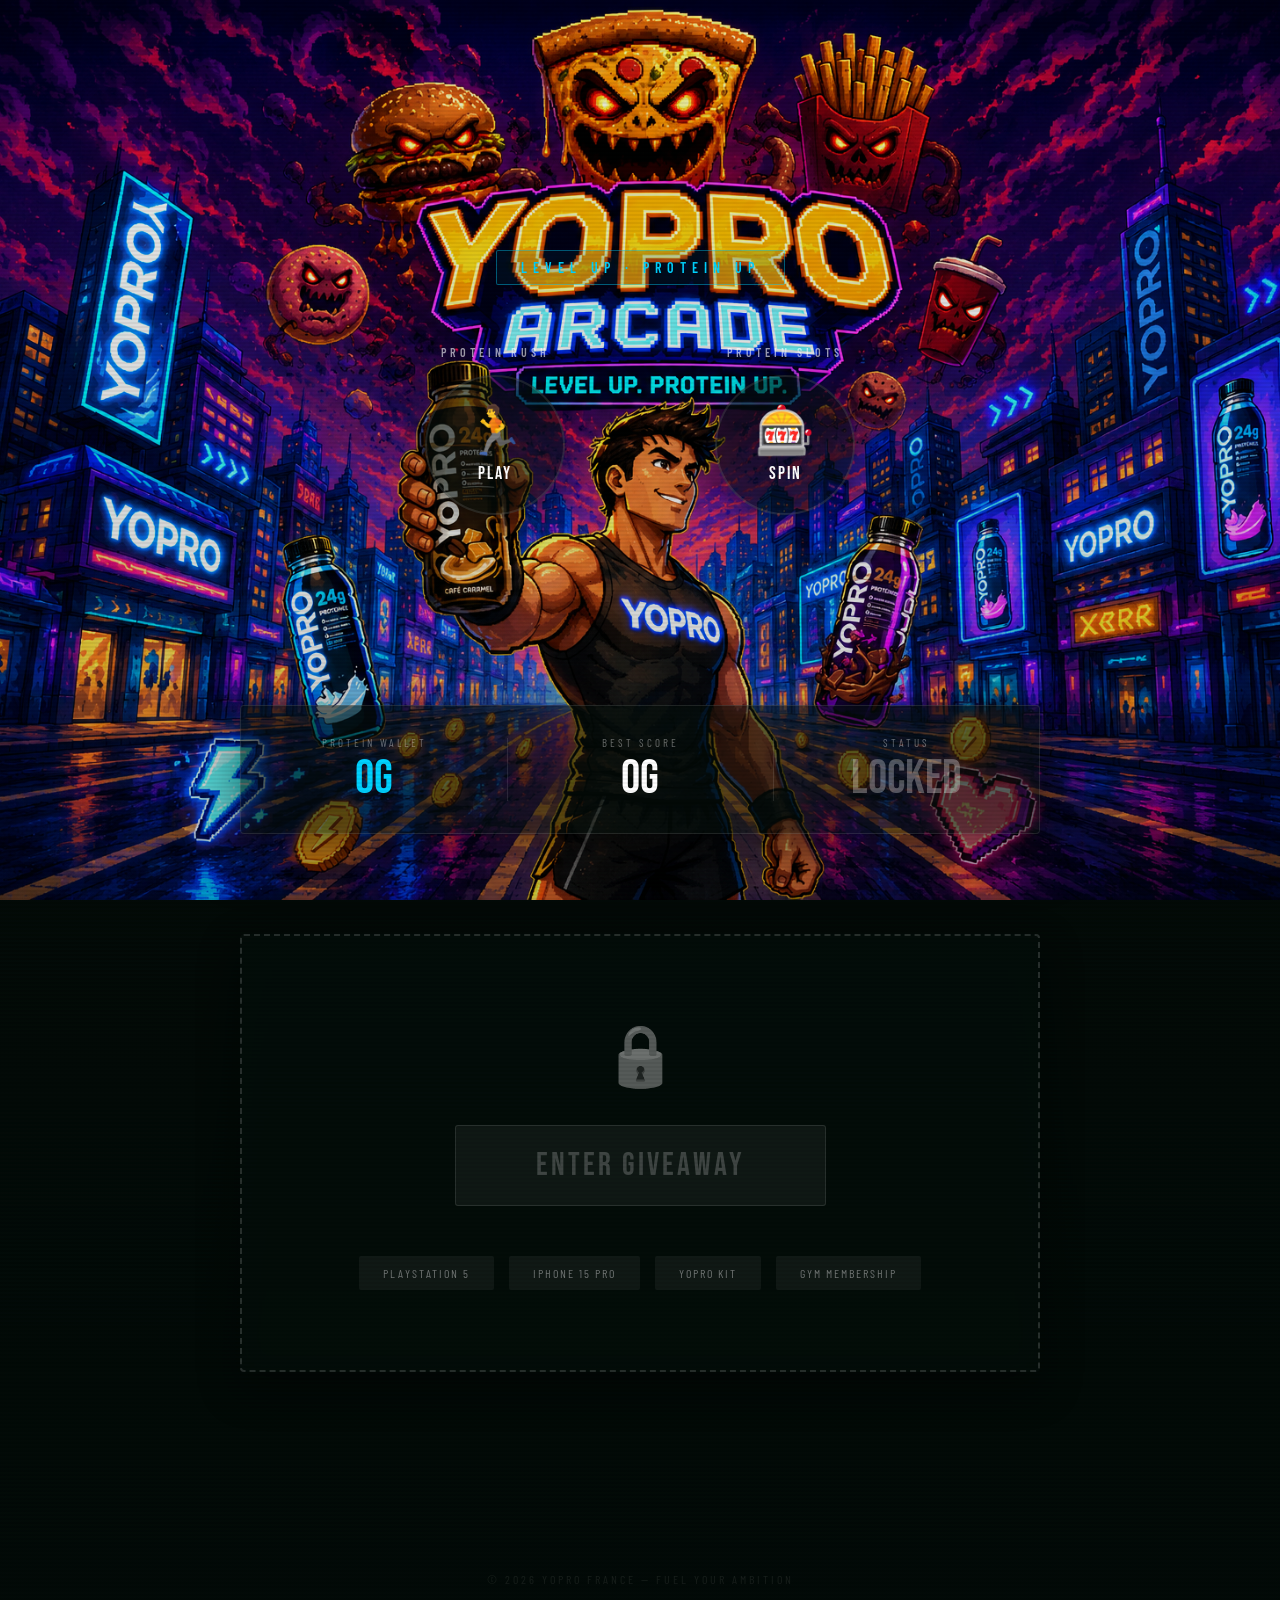
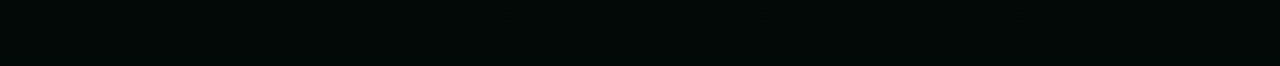
==== commit e6598d6e: "final game" ====
--- a/index.html
+++ b/index.html
@@ -4,348 +4,397 @@
     <meta charset="UTF-8">
     <meta name="viewport" content="width=device-width, initial-scale=1.0">
     <title>YoPRO Arcade | Rewards Hub</title>
-    <link href="https://fonts.googleapis.com/css2?family=Bebas+Neue&family=DM+Sans:wght@400;700&display=swap" rel="stylesheet">
+    <link href="https://fonts.googleapis.com/css2?family=Bebas+Neue&family=Barlow+Condensed:wght@400;600;700&family=DM+Sans:wght@400;700&display=swap" rel="stylesheet">
     <style>
         :root {
-            --yopro-green: #1D9E75;
-            --yopro-dark: #0D1B14;
-            --yopro-black: #050a08;
-            --yopro-amber: #EF9F27;
+            --accent: #00D2FF; /* Neon Blue / Nature */
+            --accent-glow: rgba(0, 210, 255, 0.4);
+            --secondary: #e0e0e0; /* Silver / White */
+            --dark: #06100c;
+            --darker: #030a07;
             --white: #ffffff;
         }
 
+        * { box-sizing: border-box; margin: 0; padding: 0; }
+
         body {
-            margin: 0;
             font-family: 'DM Sans', sans-serif;
-            background-color: var(--yopro-black);
+            background-color: var(--darker);
+            background-image: url('images/Cover_image.png');
+            background-size: cover;
+            background-position: center;
+            background-attachment: fixed;
             color: var(--white);
             overflow-x: hidden;
-        }
-
-        header {
+            min-height: 100vh;
+            /* Brighten the image slightly */
+            backdrop-filter: brightness(1.1);
+        }
+
+        /* ── GLOBAL OVERLAY ── */
+        body::after {
+            content: '';
+            position: fixed;
+            inset: 0;
+            background: linear-gradient(
+                to bottom,
+                rgba(3,10,7,0.1) 0%,
+                rgba(3,10,7,0.2) 50%,
+                rgba(3,10,7,0.5) 100%
+            );
+            pointer-events: none;
+            z-index: 0;
+        }
+
+        /* ── SCANLINE OVERLAY ── */
+        .scanlines {
+            position: fixed;
+            inset: 0;
+            background: repeating-linear-gradient(
+                0deg,
+                transparent,
+                transparent 2px,
+                rgba(0,0,0,0.05) 2px,
+                rgba(0,0,0,0.05) 4px
+            );
+            pointer-events: none;
+            z-index: 9999;
+        }
+
+        /* ── HERO ── */
+        .hero {
+            position: relative;
+            min-height: 85vh;
+            display: flex;
+            flex-direction: column;
+            align-items: center;
+            justify-content: center;
+            text-align: center;
+            z-index: 1;
+        }
+
+        .hero-content {
             padding: 40px 20px;
+            display: flex;
+            flex-direction: column;
+            align-items: center;
+        }
+
+        .hero-badge {
+            font-family: 'Barlow Condensed', sans-serif;
+            font-size: 14px;
+            font-weight: 600;
+            letter-spacing: 6px;
+            text-transform: uppercase;
+            color: var(--accent);
+            border: 1px solid var(--accent-glow);
+            padding: 8px 24px;
+            border-radius: 2px;
+            margin-bottom: 60px;
+            background: rgba(0, 210, 255, 0.05);
+            backdrop-filter: blur(5px);
+        }
+
+        /* ── CIRCLE BUTTONS ── */
+        .side-buttons {
+            display: flex;
+            gap: clamp(40px, 12vw, 150px);
+            align-items: center;
+            justify-content: center;
+        }
+
+        .side-btn {
+            position: relative;
+            display: flex;
+            flex-direction: column;
+            align-items: center;
+            gap: 16px;
+            text-decoration: none;
+            transition: transform 0.3s;
+        }
+
+        .side-btn:hover { transform: translateY(-8px); }
+
+        .side-btn-label {
+            font-family: 'Barlow Condensed', sans-serif;
+            font-size: 12px;
+            font-weight: 600;
+            letter-spacing: 4px;
+            text-transform: uppercase;
+            color: rgba(255,255,255,0.6);
+            transition: color 0.3s;
+        }
+
+        .side-btn:hover .side-btn-label { color: var(--accent); }
+
+        .side-btn-circle {
+            width: 140px;
+            height: 140px;
+            border-radius: 50%;
+            border: 2px solid rgba(255,255,255,0.1);
+            background: rgba(6, 16, 12, 0.5); /* Semi-transparent native dark */
+            backdrop-filter: blur(15px);
+            display: flex;
+            flex-direction: column;
+            align-items: center;
+            justify-content: center;
+            gap: 8px;
+            transition: all 0.4s cubic-bezier(0.23,1,0.32,1);
+            box-shadow: 0 10px 30px rgba(0,0,0,0.4);
+        }
+
+        .side-btn:hover .side-btn-circle {
+            border-color: var(--accent);
+            background: rgba(6, 16, 12, 0.7);
+            box-shadow: 
+                0 0 40px var(--accent-glow),
+                inset 0 0 20px var(--accent-glow);
+        }
+
+        .side-btn-icon { font-size: 48px; line-height: 1; }
+
+        .side-btn-name {
+            font-family: 'Bebas Neue', cursive;
+            font-size: 18px;
+            letter-spacing: 2px;
+            color: var(--white);
+        }
+
+        /* ── STATS BAR ── */
+        .stats-bar {
+            position: relative;
+            z-index: 2;
+            display: flex;
+            justify-content: center;
+            margin: -60px auto 100px;
+            max-width: 800px;
+            width: 90%;
+            background: rgba(6, 16, 12, 0.5); /* Semi-transparent native dark */
+            border: 1px solid rgba(255,255,255,0.1);
+            backdrop-filter: blur(20px);
+            border-radius: 4px;
+            box-shadow: 0 20px 50px rgba(0,0,0,0.5);
+        }
+
+        .stat-item {
+            flex: 1;
+            padding: 30px 20px;
             text-align: center;
-            background: linear-gradient(to bottom, var(--yopro-dark), var(--yopro-black));
-        }
-
-        .logo {
-            font-family: 'Bebas Neue', cursive;
-            font-size: 80px;
-            color: var(--yopro-green);
-            margin: 0;
-            letter-spacing: 2px;
-        }
-
-        .logo span {
-            color: var(--white);
-        }
-
-        .subtitle {
-            font-family: 'Bebas Neue', cursive;
-            font-size: 24px;
-            color: var(--yopro-amber);
-            letter-spacing: 5px;
-            margin-top: -10px;
-        }
-
-        .container {
-            max-width: 1200px;
-            margin: 0 auto;
-            padding: 40px 20px;
-        }
-
-        .stats-bar {
-            display: flex;
-            justify-content: space-around;
-            background: rgba(29, 158, 117, 0.1);
-            border: 1px solid var(--yopro-green);
-            border-radius: 12px;
-            padding: 20px;
-            margin-bottom: 60px;
-            backdrop-filter: blur(10px);
-        }
-
-        .stat-item {
-            text-align: center;
+            position: relative;
+        }
+
+        .stat-item + .stat-item::before {
+            content: '';
+            position: absolute;
+            left: 0; top: 25%; height: 50%;
+            width: 1px;
+            background: rgba(255,255,255,0.1);
         }
 
         .stat-label {
-            font-size: 14px;
+            font-family: 'Barlow Condensed', sans-serif;
+            font-size: 11px;
+            letter-spacing: 3px;
             text-transform: uppercase;
-            letter-spacing: 2px;
-            color: #888;
+            color: rgba(255,255,255,0.4);
+            margin-bottom: 6px;
         }
 
         .stat-value {
             font-family: 'Bebas Neue', cursive;
             font-size: 48px;
-            color: var(--white);
-        }
-
-        .game-grid {
-            display: grid;
-            grid-template-columns: repeat(auto-fit, minmax(350px, 1fr));
-            gap: 30px;
-            margin-bottom: 80px;
-        }
-
-        .game-card {
-            background: var(--yopro-dark);
-            border-radius: 20px;
-            overflow: hidden;
-            border: 1px solid rgba(255,255,255,0.1);
-            transition: transform 0.3s, border-color 0.3s;
-            cursor: pointer;
-            text-decoration: none;
-            color: inherit;
-        }
-
-        .game-card:hover {
-            transform: translateY(-10px);
-            border-color: var(--yopro-green);
-        }
-
-        .game-img {
-            width: 100%;
-            height: 200px;
-            background: #111;
-            display: flex;
-            align-items: center;
-            justify-content: center;
-            font-family: 'Bebas Neue', cursive;
-            font-size: 40px;
-            color: rgba(255,255,255,0.2);
-            position: relative;
-        }
-
-        .game-card.rush .game-img { background: linear-gradient(45deg, #1D9E75, #0D1B14); color: white; }
-        .game-card.arcade .game-img { background: linear-gradient(45deg, #EF9F27, #0D1B14); color: white; }
-
-        .game-info {
-            padding: 30px;
-        }
-
-        .game-title {
+            line-height: 1;
+        }
+
+        /* ── CONTENT CONTAINER ── */
+        .content-container {
+            max-width: 1200px;
+            margin: 0 auto;
+            padding: 0 30px 120px;
+            position: relative;
+            z-index: 1;
+        }
+
+        /* ── GIVEAWAY HUB ── */
+        .giveaway-section {
+            max-width: 800px;
+            margin: 0 auto;
+            text-align: center;
+        }
+
+        .giveaway-box {
+            background: rgba(6, 16, 12, 0.5); /* Semi-transparent native dark */
+            border: 2px dashed rgba(255,255,255,0.15);
+            backdrop-filter: blur(15px);
+            padding: 80px 40px;
+            border-radius: 4px;
+            position: relative;
+            transition: all 0.5s;
+            box-shadow: 0 15px 40px rgba(0,0,0,0.4);
+        }
+
+        .giveaway-box.unlocked {
+            border: 2px solid var(--accent);
+            background: rgba(6, 16, 12, 0.7);
+            box-shadow: 0 0 60px rgba(0, 210, 255, 0.2);
+        }
+
+        .lock-icon { font-size: 60px; margin-bottom: 30px; display: block; filter: grayscale(1) opacity(0.5); }
+        .unlocked .lock-icon { filter: none; opacity: 1; color: var(--accent); }
+
+        .btn-giveaway {
+            display: inline-block;
+            padding: 20px 80px;
             font-family: 'Bebas Neue', cursive;
             font-size: 32px;
-            margin: 0 0 10px 0;
-        }
-
-        .game-desc {
-            font-size: 16px;
-            color: #aaa;
-            line-height: 1.6;
-            margin-bottom: 20px;
-        }
-
-        .btn {
-            display: inline-block;
-            background: var(--yopro-green);
-            color: white;
-            padding: 12px 30px;
-            border-radius: 6px;
-            font-family: 'Bebas Neue', cursive;
-            font-size: 20px;
+            letter-spacing: 3px;
+            border-radius: 3px;
+            background: rgba(255,255,255,0.05);
+            color: rgba(255,255,255,0.2);
+            cursor: not-allowed;
             text-decoration: none;
-            transition: background 0.3s;
-        }
-
-        .btn:hover {
-            background: #25c08f;
-        }
-
-        .rewards-section {
-            text-align: center;
-            background: linear-gradient(to top, var(--yopro-dark), var(--yopro-black));
-            padding: 80px 20px;
-            border-radius: 40px 40px 0 0;
-        }
-
-        .rewards-title {
-            font-family: 'Bebas Neue', cursive;
-            font-size: 60px;
-            margin-bottom: 20px;
-        }
-
-        .rewards-status {
-            font-size: 18px;
-            margin-bottom: 40px;
-            color: #ccc;
-        }
-
-        .giveaway-box {
-            max-width: 600px;
-            margin: 0 auto;
-            padding: 40px;
-            border: 2px dashed rgba(255,255,255,0.2);
-            border-radius: 20px;
-            transition: all 0.5s;
-        }
-
-        .giveaway-box.unlocked {
-            border-style: solid;
-            border-color: var(--yopro-amber);
-            background: rgba(239, 159, 39, 0.05);
-            box-shadow: 0 0 30px rgba(239, 159, 39, 0.2);
-        }
-
-        .lock-icon {
-            font-size: 60px;
-            margin-bottom: 20px;
-            display: block;
-        }
-
-        .btn-rewards {
-            background: #555;
-            cursor: not-allowed;
-            pointer-events: none;
-            opacity: 0.6;
-            font-size: 30px;
-            padding: 15px 50px;
-        }
-
-        .unlocked .btn-rewards {
-            background: var(--yopro-amber);
+            transition: all 0.3s;
+            border: 1px solid rgba(255,255,255,0.1);
+        }
+
+        .unlocked .btn-giveaway {
+            background: var(--accent);
+            color: #000;
             cursor: pointer;
-            pointer-events: auto;
-            opacity: 1;
-            box-shadow: 0 10px 20px rgba(0,0,0,0.3);
-        }
-
-        .unlocked .lock-icon {
-            display: none;
+            box-shadow: 0 15px 50px rgba(0, 210, 255, 0.4);
+            border: none;
         }
 
         .prize-list {
             display: flex;
             justify-content: center;
-            gap: 20px;
-            margin-top: 40px;
+            gap: 15px;
+            margin-top: 50px;
             flex-wrap: wrap;
         }
 
         .prize-item {
+            font-family: 'Barlow Condensed', sans-serif;
+            font-size: 12px;
+            letter-spacing: 2px;
+            text-transform: uppercase;
             background: rgba(255,255,255,0.05);
-            padding: 15px 25px;
-            border-radius: 30px;
-            font-size: 14px;
-            text-transform: uppercase;
-            letter-spacing: 1px;
-        }
-
+            padding: 10px 24px;
+            border-radius: 2px;
+            color: rgba(255,255,255,0.4);
+        }
+
+        /* ── FOOTER ── */
         footer {
             text-align: center;
-            padding: 40px;
+            padding: 80px 40px;
+            font-family: 'Barlow Condensed', sans-serif;
             font-size: 12px;
-            color: #555;
-            border-top: 1px solid rgba(255,255,255,0.05);
+            letter-spacing: 3px;
+            text-transform: uppercase;
+            color: rgba(255,255,255,0.15);
+        }
+
+        /* ── RESPONSIVE ── */
+        @media (max-width: 768px) {
+            .side-buttons { gap: 40px; }
+            .side-btn-circle { width: 110px; height: 110px; }
+            .side-btn-icon { font-size: 36px; }
+            .stats-bar { flex-direction: column; margin-top: -30px; }
+            .stat-item + .stat-item::before { display: none; }
+            .stat-item { border-bottom: 1px solid rgba(255,255,255,0.05); }
         }
     </style>
 </head>
 <body>
 
-    <header>
-        <h1 class="logo">YO<span>PRO</span></h1>
-        <div class="subtitle">ARCADE UNLEASHED</div>
-    </header>
-
-    <div class="container">
-        <div class="stats-bar">
-            <div class="stat-item">
-                <div class="stat-label">Protein Wallet</div>
-                <div class="stat-value" id="wallet-balance" style="color: var(--yopro-amber);">0g</div>
-            </div>
-            <div class="stat-item">
-                <div class="stat-label">Best Action Score</div>
-                <div class="stat-value" id="action-score">0g</div>
-            </div>
-            <div class="stat-item">
-                <div class="stat-label">Status</div>
-                <div class="stat-value" id="status-text" style="color: #555;">Locked</div>
+    <div class="scanlines"></div>
+
+    <!-- ══════════════ HERO ══════════════ -->
+    <section class="hero">
+        <div class="hero-content">
+            <div class="hero-badge">Level Up · Protein Up</div>
+
+            <!-- MAIN TWO CIRCLE BUTTONS -->
+            <div class="side-buttons">
+                <a href="Protein_Runner.html" class="side-btn">
+                    <span class="side-btn-label">Protein Rush</span>
+                    <div class="side-btn-circle">
+                        <span class="side-btn-icon">🏃</span>
+                        <span class="side-btn-name">PLAY</span>
+                    </div>
+                </a>
+
+                <a href="Slot_Machine.html" class="side-btn">
+                    <span class="side-btn-label">Protein Slots</span>
+                    <div class="side-btn-circle">
+                        <span class="side-btn-icon">🎰</span>
+                        <span class="side-btn-name">SPIN</span>
+                    </div>
+                </a>
             </div>
         </div>
-
-        <div class="game-grid">
-            <a href="Protein_Runner.html" class="game-card rush">
-                <div class="game-img">PROTEIN RUSH</div>
-                <div class="game-info">
-                    <h3 class="game-title">PROTEIN RUSH</h3>
-                    <p class="game-desc">Run, jump, and collect YoPRO bottles. Each gram fuels your wallet!</p>
-                    <span class="btn">START RUN</span>
-                </div>
-            </a>
-
-            <a href="yopro_arcade/index.html" class="game-card arcade">
-                <div class="game-img">ARCADE UNLEASHED</div>
-                <div class="game-info">
-                    <h3 class="game-title">ARCADE UNLEASHED</h3>
-                    <p class="game-desc">Classic maze challenge. Collect dots to earn protein for the casino!</p>
-                    <span class="btn">ENTER MAZE</span>
-                </div>
-            </a>
-
-            <a href="Slot_Machine.html" class="game-card rush" style="filter: hue-rotate(90deg);">
-                <div class="game-img">PROTEIN SLOTS</div>
-                <div class="game-info">
-                    <h3 class="game-title">PROTEIN SLOTS</h3>
-                    <p class="game-desc">Wager your protein for a chance to win 10x Jackpots and instant qualification!</p>
-                    <span class="btn" style="background: var(--yopro-amber);">SPIN TO WIN</span>
-                </div>
-            </a>
-
-            <a href="Roulette.html" class="game-card arcade" style="filter: hue-rotate(-45deg);">
-                <div class="game-img">ROULETTE PRO</div>
-                <div class="game-info">
-                    <h3 class="game-title">ROULETTE PRO</h3>
-                    <p class="game-desc">Bet on your favorite flavors. High stakes, high rewards. Multiply your gains!</p>
-                    <span class="btn" style="background: var(--yopro-amber);">PLACE BETS</span>
-                </div>
-            </a>
+    </section>
+
+    <!-- ══════════════ STATS ══════════════ -->
+    <div class="stats-bar">
+        <div class="stat-item">
+            <div class="stat-label">Protein Wallet</div>
+            <div class="stat-value" id="wallet-balance" style="color:var(--accent);">0g</div>
+        </div>
+        <div class="stat-item">
+            <div class="stat-label">Best Score</div>
+            <div class="stat-value" id="action-score">0g</div>
+        </div>
+        <div class="stat-item">
+            <div class="stat-label">Status</div>
+            <div class="stat-value" id="status-text" style="color:rgba(255,255,255,0.3);">Locked</div>
         </div>
     </div>
 
-    <section class="rewards-section">
-        <div class="container">
-            <h2 class="rewards-title">EXCLUSIVE GIVEAWAY</h2>
-            <p class="rewards-status">Reach <b>500g</b> in any game to unlock the entry form.</p>
-            
+    <div class="content-container">
+        
+        <!-- ══════════════ GIVEAWAY ══════════════ -->
+        <section class="giveaway-section">
             <div id="giveaway-box" class="giveaway-box">
                 <span class="lock-icon">🔒</span>
-                <a href="giveaway.html" id="giveaway-btn" class="btn btn-rewards">ENTER GIVEAWAY</a>
-                
+                <a href="giveaway.html" id="giveaway-btn" class="btn-giveaway">ENTER GIVEAWAY</a>
+
                 <div class="prize-list">
                     <div class="prize-item">PlayStation 5</div>
                     <div class="prize-item">iPhone 15 Pro</div>
                     <div class="prize-item">YoPRO Kit</div>
-                    <div class="prize-item">Gym Memberships</div>
+                    <div class="prize-item">Gym Membership</div>
                 </div>
             </div>
-        </div>
-    </section>
-
-    <footer>
-        &copy; 2026 YoPRO France. Fuel your ambition.
-    </footer>
+        </section>
+
+    </div>
+
+    <footer>&copy; 2026 YoPRO France — Fuel Your Ambition</footer>
 
     <script src="js/yopro-api.js"></script>
     <script>
         function updateHub() {
             const scores = YoPRO.getScores();
             const balance = YoPRO.getBalance();
-            
+
             document.getElementById('wallet-balance').textContent = balance + 'g';
-            
-            const bestAction = Math.max(scores.rush, scores.arcade);
+            // Best score among the two active games
+            const bestAction = Math.max(scores.rush, scores.slots);
             document.getElementById('action-score').textContent = bestAction + 'g';
 
             if (YoPRO.isQualified()) {
                 document.getElementById('giveaway-box').classList.add('unlocked');
-                document.getElementById('status-text').textContent = 'QUALIFIED';
-                document.getElementById('status-text').style.color = 'var(--yopro-green)';
+                const st = document.getElementById('status-text');
+                st.textContent = 'QUALIFIED';
+                st.style.color = 'var(--accent)';
+                document.getElementById('giveaway-btn').style.pointerEvents = 'auto';
             }
         }
 
         window.onload = updateHub;
     </script>
+
 </body>
 </html>
